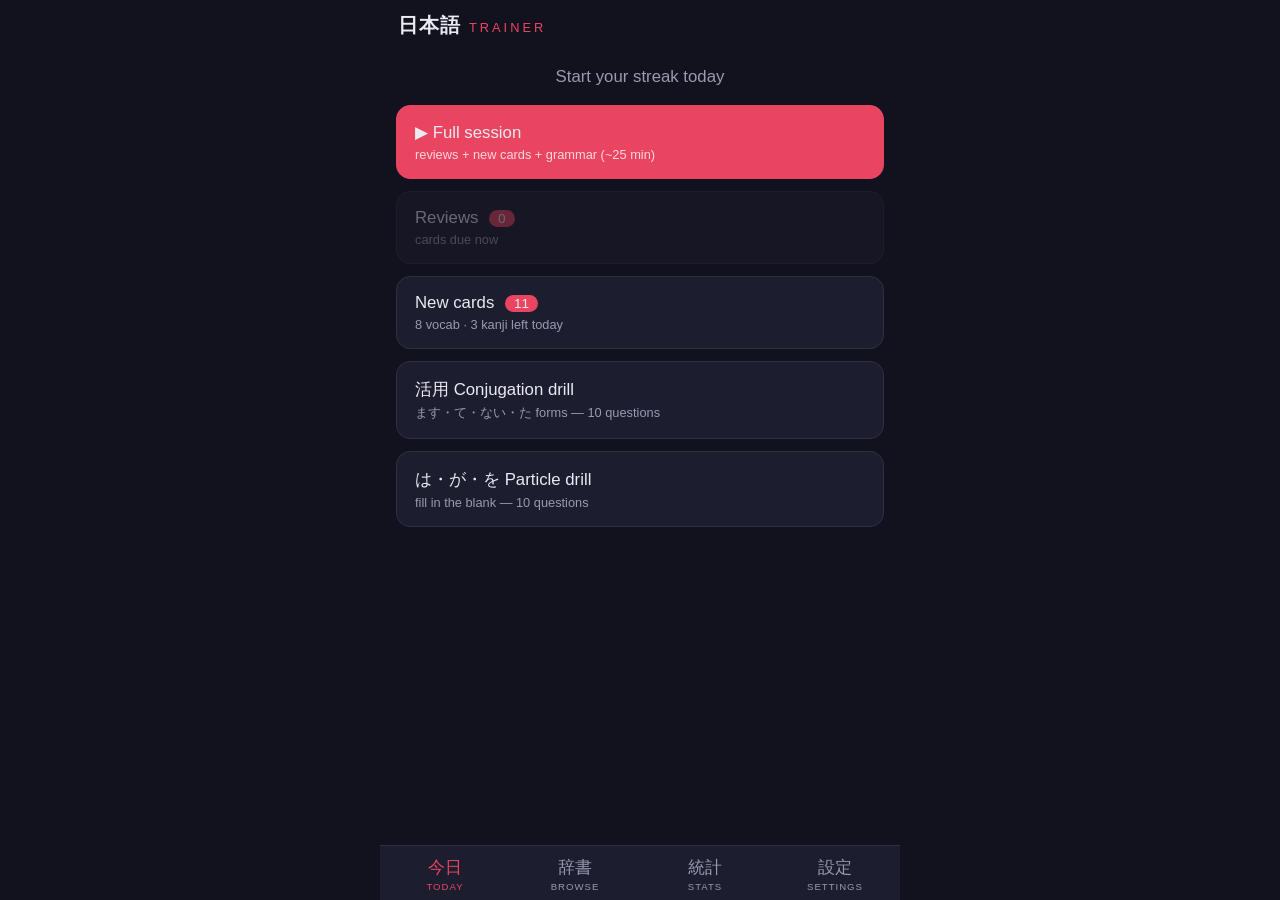
==== index.html @ 90ff9e16 "Japanese commute trainer: SRS flashcards, kanji, conjugation and particle drills Offline-first PWA. " ====
<!DOCTYPE html>
<html lang="en">
<head>
  <meta charset="UTF-8">
  <meta name="viewport" content="width=device-width, initial-scale=1, viewport-fit=cover, user-scalable=no">
  <meta name="theme-color" content="#1a1a2e">
  <meta name="apple-mobile-web-app-capable" content="yes">
  <meta name="apple-mobile-web-app-status-bar-style" content="black-translucent">
  <title>日本語 Trainer</title>
  <link rel="manifest" href="manifest.json">
  <link rel="apple-touch-icon" href="icon-192.png">
  <link rel="stylesheet" href="styles.css">
</head>
<body>
  <header>
    <h1>日本語<span>trainer</span></h1>
  </header>
  <main id="view"></main>
  <nav class="nav">
    <button data-tab="today" class="active">今日<span>Today</span></button>
    <button data-tab="browse">辞書<span>Browse</span></button>
    <button data-tab="stats">統計<span>Stats</span></button>
    <button data-tab="settings">設定<span>Settings</span></button>
  </nav>
  <script src="data/vocab.js"></script>
  <script src="data/kanji.js"></script>
  <script src="data/verbs.js"></script>
  <script src="data/particles.js"></script>
  <script src="app.js"></script>
</body>
</html>
---- styles.css ----
:root {
  --bg: #12121f;
  --panel: #1d1d30;
  --panel2: #26263d;
  --text: #eaeaf2;
  --muted: #9a9ab0;
  --accent: #e94560;
  --good: #3fb96b;
  --bad: #e05555;
  --radius: 14px;
}

* { margin: 0; padding: 0; box-sizing: border-box; -webkit-tap-highlight-color: transparent; }

html, body { height: 100%; }

body {
  background: var(--bg);
  color: var(--text);
  font-family: -apple-system, "Hiragino Sans", "Yu Gothic UI", "Noto Sans JP", "Segoe UI", sans-serif;
  display: flex;
  flex-direction: column;
  max-width: 520px;
  margin: 0 auto;
  touch-action: manipulation;
}

header {
  padding: calc(env(safe-area-inset-top) + 12px) 18px 10px;
}
header h1 { font-size: 1.25rem; letter-spacing: 1px; }
header h1 span { color: var(--accent); font-size: 0.8rem; margin-left: 8px; font-weight: normal; letter-spacing: 3px; text-transform: uppercase; }

main {
  flex: 1;
  overflow-y: auto;
  padding: 8px 16px 24px;
  -webkit-overflow-scrolling: touch;
}

/* ---------- bottom nav ---------- */
.nav {
  display: flex;
  background: var(--panel);
  border-top: 1px solid #2e2e48;
  padding-bottom: env(safe-area-inset-bottom);
}
.nav button {
  flex: 1; background: none; border: none; color: var(--muted);
  padding: 10px 0 8px; font-size: 1.05rem; cursor: pointer;
  display: flex; flex-direction: column; align-items: center; gap: 2px;
}
.nav button span { font-size: 0.6rem; letter-spacing: 1px; text-transform: uppercase; }
.nav button.active { color: var(--accent); }

/* ---------- today menu ---------- */
.hero { text-align: center; padding: 10px 0 18px; }
.streak { font-size: 1.05rem; color: var(--muted); }

.menu { display: flex; flex-direction: column; gap: 12px; }
.menu-btn {
  background: var(--panel); color: var(--text); border: 1px solid #2e2e48;
  border-radius: var(--radius); padding: 16px 18px; font-size: 1.05rem;
  text-align: left; cursor: pointer; width: 100%;
}
.menu-btn .sub { display: block; color: var(--muted); font-size: 0.8rem; margin-top: 4px; }
.menu-btn.primary { background: var(--accent); border-color: var(--accent); }
.menu-btn.primary .sub { color: #ffd7de; }
.menu-btn.danger { border-color: var(--bad); color: var(--bad); }
.menu-btn:disabled { opacity: 0.4; }
.badge {
  background: var(--accent); border-radius: 10px; padding: 1px 9px;
  font-size: 0.85rem; margin-left: 6px;
}
.menu-btn.primary .badge { background: #fff; color: var(--accent); }

/* ---------- flashcards ---------- */
.progress { height: 4px; background: var(--panel); border-radius: 2px; margin: 4px 0 18px; overflow: hidden; }
.progress div { height: 100%; background: var(--accent); transition: width 0.25s; }

.card {
  background: var(--panel); border-radius: var(--radius); padding: 30px 20px;
  text-align: center; min-height: 280px; position: relative;
  display: flex; flex-direction: column; justify-content: center; gap: 16px;
}
.new-tag {
  position: absolute; top: 12px; left: 12px; background: #3567c4;
  font-size: 0.65rem; letter-spacing: 1px; padding: 3px 8px; border-radius: 6px;
}
.big-jp { font-size: 3.4rem; line-height: 1.2; }
.reading { font-size: 1.5rem; color: var(--accent); }
.meaning { font-size: 1.25rem; }
.readings { color: var(--muted); font-size: 1rem; }
.rlabel { background: var(--panel2); border-radius: 5px; padding: 1px 7px; font-size: 0.8rem; margin: 0 4px; }
.story { color: var(--muted); font-size: 0.92rem; font-style: italic; padding: 0 6px; }
.examples { font-size: 0.95rem; text-align: left; display: inline-block; line-height: 1.7; }
.ex-jp { font-size: 1.05rem; }
.ex-kana { color: var(--accent); font-size: 0.85rem; margin: 0 4px; }
.hidden { display: none; }

.answer-area { margin-top: 16px; }
.show-btn {
  width: 100%; padding: 16px; font-size: 1.1rem; border-radius: var(--radius);
  background: var(--panel2); color: var(--text); border: 1px solid #34345a; cursor: pointer;
}
.grades { display: flex; gap: 8px; }
.grade {
  flex: 1; padding: 12px 4px; border-radius: 12px; border: none; cursor: pointer;
  font-size: 0.95rem; color: #fff; display: flex; flex-direction: column; gap: 3px; align-items: center;
}
.grade span { font-size: 0.7rem; opacity: 0.8; }
.grade.again { background: #b03a3a; }
.grade.hard { background: #b07b3a; }
.grade.good { background: #3a7d4f; }
.grade.easy { background: #3567c4; }

/* ---------- drills ---------- */
.drill-q {
  background: var(--panel); border-radius: var(--radius); padding: 26px 18px;
  text-align: center; margin-bottom: 14px;
}
.q-form { color: var(--accent); font-size: 0.95rem; margin-bottom: 12px; letter-spacing: 1px; }
.q-word { font-size: 2.4rem; }
.q-kana { color: var(--muted); font-size: 1.1rem; margin-left: 10px; }
.q-en { color: var(--muted); margin-top: 10px; font-size: 0.9rem; }
.q-sentence { font-size: 1.45rem; line-height: 1.8; }
.blank { color: var(--accent); font-weight: bold; border-bottom: 2px solid var(--accent); padding: 0 4px; }

.choices { display: grid; grid-template-columns: 1fr 1fr; gap: 10px; }
.choice {
  padding: 18px 8px; font-size: 1.3rem; border-radius: 12px; cursor: pointer;
  background: var(--panel2); color: var(--text); border: 1px solid #34345a;
}
.choice.right { background: var(--good); border-color: var(--good); color: #fff; }
.choice.wrong { background: var(--bad); border-color: var(--bad); color: #fff; }
.choice:disabled { opacity: 0.9; }

.why {
  margin: 14px 0; padding: 14px; border-radius: 12px; font-size: 0.95rem; line-height: 1.5;
  background: var(--panel);
}
.why.ok { border-left: 4px solid var(--good); }
.why.no { border-left: 4px solid var(--bad); }
.why-en { color: var(--muted); margin-top: 6px; }

.hint-btn {
  background: none; border: 1px dashed #44446a; color: var(--muted);
  border-radius: 8px; padding: 6px 14px; margin-bottom: 12px; cursor: pointer; font-size: 0.85rem;
}
.hint { color: var(--muted); margin-bottom: 12px; font-size: 0.95rem; text-align: center; }

/* ---------- finish ---------- */
.finish { text-align: center; padding-top: 60px; display: flex; flex-direction: column; gap: 16px; align-items: center; }
.finish-emoji { font-size: 4rem; }
.finish .menu-btn { text-align: center; }

/* ---------- browse ---------- */
details { margin: 10px 0; background: var(--panel); border-radius: var(--radius); }
summary { padding: 14px 16px; cursor: pointer; font-size: 1rem; }
.list { max-height: 50vh; overflow-y: auto; padding: 0 16px 12px; }
.row {
  display: flex; align-items: baseline; gap: 10px; padding: 7px 0;
  border-bottom: 1px solid #28283f; font-size: 0.95rem; opacity: 0.55;
}
.row.learned { opacity: 1; }
.row-jp { font-size: 1.15rem; min-width: 70px; }
.row-kana { color: var(--accent); font-size: 0.8rem; flex: 1; }
.row-en { color: var(--muted); font-size: 0.85rem; text-align: right; }

/* ---------- stats ---------- */
h2 { margin: 8px 0 14px; }
h3 { margin: 20px 0 10px; color: var(--muted); font-size: 0.9rem; text-transform: uppercase; letter-spacing: 1px; }
.stat-grid { display: grid; grid-template-columns: 1fr 1fr 1fr; gap: 10px; }
.stat {
  background: var(--panel); border-radius: 12px; padding: 14px 6px; text-align: center;
  display: flex; flex-direction: column; gap: 4px;
}
.stat b { font-size: 1.5rem; }
.stat span { color: var(--muted); font-size: 0.7rem; }
.hist-row {
  display: flex; justify-content: space-between; padding: 8px 4px;
  border-bottom: 1px solid #28283f; font-size: 0.9rem; color: var(--muted);
}

/* ---------- settings ---------- */
.setting { display: block; margin: 16px 0; font-size: 1rem; }
.setting input { width: 100%; margin-top: 10px; accent-color: var(--accent); }
textarea {
  width: 100%; height: 90px; margin: 10px 0; background: var(--panel); color: var(--text);
  border: 1px solid #2e2e48; border-radius: 10px; padding: 10px; font-size: 0.8rem;
}
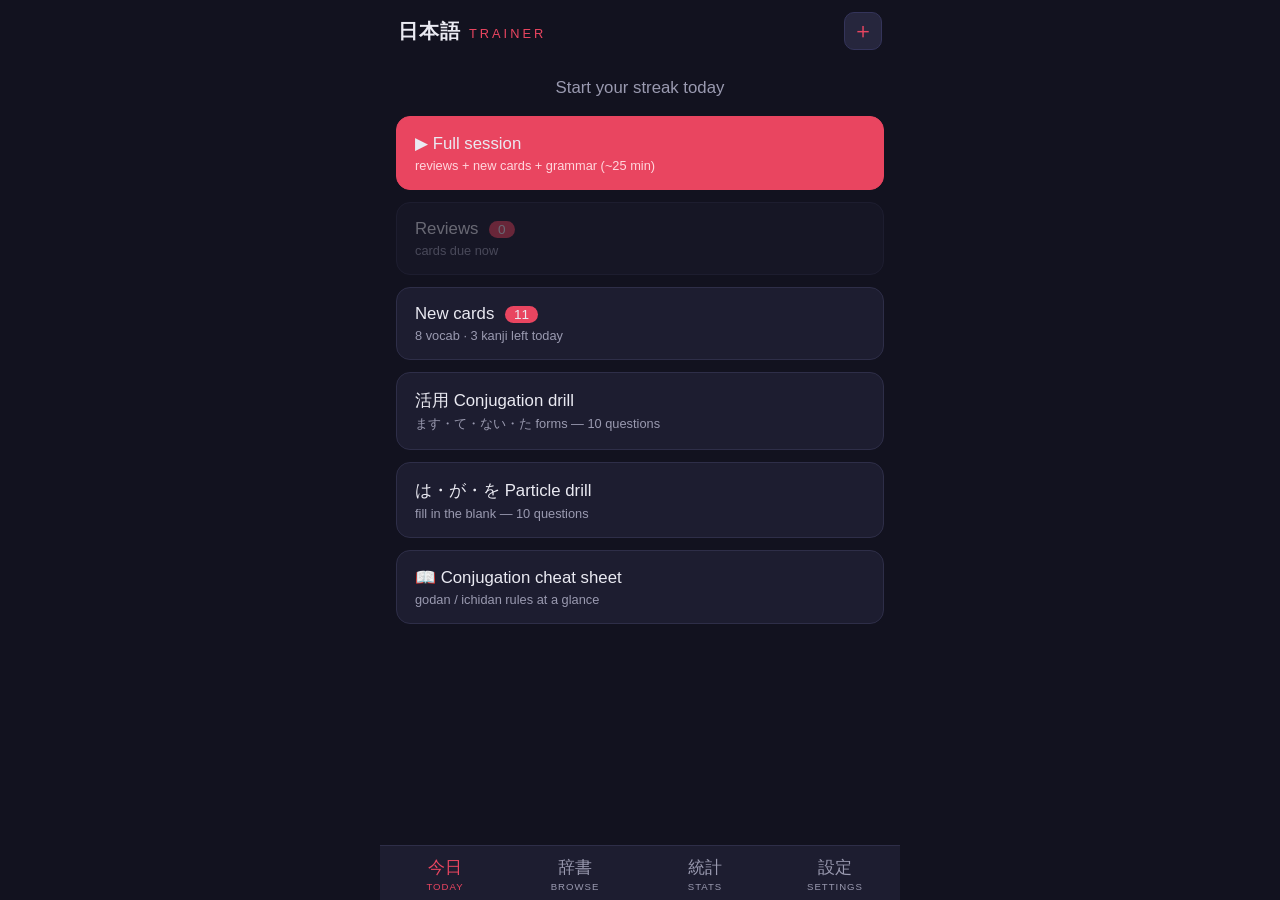
==== commit 79c137cb: "Add Word feature with bundled JLPT dictionary, and conjugation cheat sheet - data/dict.js: 7300 JLPT" ====
--- a/index.html
+++ b/index.html
@@ -14,6 +14,7 @@
 <body>
   <header>
     <h1>日本語<span>trainer</span></h1>
+    <button class="add-word-btn" onclick="showAdd()" title="Add a word">＋</button>
   </header>
   <main id="view"></main>
   <nav class="nav">
@@ -22,6 +23,7 @@
     <button data-tab="stats">統計<span>Stats</span></button>
     <button data-tab="settings">設定<span>Settings</span></button>
   </nav>
+  <script src="data/dict.js"></script>
   <script src="data/vocab.js"></script>
   <script src="data/kanji.js"></script>
   <script src="data/verbs.js"></script>
--- a/styles.css
+++ b/styles.css
@@ -27,6 +27,11 @@
 
 header {
   padding: calc(env(safe-area-inset-top) + 12px) 18px 10px;
+  display: flex; justify-content: space-between; align-items: center;
+}
+.add-word-btn {
+  background: var(--panel2); color: var(--accent); border: 1px solid #34345a;
+  border-radius: 10px; width: 38px; height: 38px; font-size: 1.4rem; cursor: pointer; line-height: 1;
 }
 header h1 { font-size: 1.25rem; letter-spacing: 1px; }
 header h1 span { color: var(--accent); font-size: 0.8rem; margin-left: 8px; font-weight: normal; letter-spacing: 3px; text-transform: uppercase; }
@@ -123,7 +128,8 @@
 .q-word { font-size: 2.4rem; }
 .q-kana { color: var(--muted); font-size: 1.1rem; margin-left: 10px; }
 .q-en { color: var(--muted); margin-top: 10px; font-size: 0.9rem; }
-.q-sentence { font-size: 1.45rem; line-height: 1.8; }
+.q-sentence { font-size: 1.45rem; line-height: 2.1; }
+.q-sentence ruby rt { font-size: 0.5em; color: var(--muted); letter-spacing: 0; }
 .blank { color: var(--accent); font-weight: bold; border-bottom: 2px solid var(--accent); padding: 0 4px; }
 
 .choices { display: grid; grid-template-columns: 1fr 1fr; gap: 10px; }
@@ -182,9 +188,56 @@
   border-bottom: 1px solid #28283f; font-size: 0.9rem; color: var(--muted);
 }
 
+/* ---------- add word ---------- */
+.muted { color: var(--muted); font-size: 0.9rem; margin: 6px 0 12px; line-height: 1.5; }
+.muted a { color: var(--accent); }
+.add-form { display: flex; gap: 8px; margin-bottom: 14px; }
+.add-form input, .manual input {
+  flex: 1; background: var(--panel); color: var(--text); border: 1px solid #2e2e48;
+  border-radius: 10px; padding: 13px 14px; font-size: 1.05rem; width: 100%;
+}
+.menu-btn.slim { width: auto; padding: 12px 20px; text-align: center; }
+.hit {
+  display: flex; align-items: baseline; gap: 10px; width: 100%; text-align: left;
+  background: var(--panel); color: var(--text); border: 1px solid #2e2e48;
+  border-radius: 10px; padding: 11px 14px; margin-bottom: 8px; cursor: pointer; font-size: 0.95rem;
+}
+.hit .row-en { flex: 1; }
+.lvl { background: var(--panel2); border-radius: 6px; padding: 2px 7px; font-size: 0.7rem; color: var(--muted); flex: none; }
+.confirm-card {
+  background: var(--panel); border: 1px solid var(--accent); border-radius: var(--radius);
+  padding: 22px 18px; text-align: center; margin: 14px 0;
+  display: flex; flex-direction: column; gap: 10px; align-items: center;
+}
+.chips { display: flex; gap: 8px; justify-content: center; flex-wrap: wrap; margin: 8px 0; }
+.chip {
+  background: var(--panel2); color: var(--muted); border: 1px solid #34345a;
+  border-radius: 20px; padding: 8px 16px; font-size: 0.9rem; cursor: pointer;
+}
+.chip.sel { background: var(--accent); border-color: var(--accent); color: #fff; }
+.manual { padding: 0 14px 14px; }
+.manual input { margin: 8px 0; }
+.del {
+  background: none; border: none; color: var(--bad); font-size: 1rem;
+  cursor: pointer; padding: 2px 6px; flex: none;
+}
+
+/* ---------- cheat sheet ---------- */
+.cheat-box {
+  background: var(--panel); border-radius: var(--radius); padding: 14px 16px;
+  margin-bottom: 12px; font-size: 0.95rem; line-height: 1.7;
+}
+.cheat-box table { width: 100%; border-collapse: collapse; margin: 10px 0; font-size: 0.88rem; }
+.cheat-box th { color: var(--muted); text-align: left; font-weight: normal; font-size: 0.75rem; }
+.cheat-box td, .cheat-box th { padding: 5px 6px; border-bottom: 1px solid #28283f; }
+.cheat-box b { color: var(--accent); }
+.cheat-box .muted b { color: inherit; }
+
 /* ---------- settings ---------- */
 .setting { display: block; margin: 16px 0; font-size: 1rem; }
 .setting input { width: 100%; margin-top: 10px; accent-color: var(--accent); }
+.setting.toggle { display: flex; align-items: center; gap: 10px; }
+.setting.toggle input { width: 22px; height: 22px; margin: 0; flex: none; }
 textarea {
   width: 100%; height: 90px; margin: 10px 0; background: var(--panel); color: var(--text);
   border: 1px solid #2e2e48; border-radius: 10px; padding: 10px; font-size: 0.8rem;
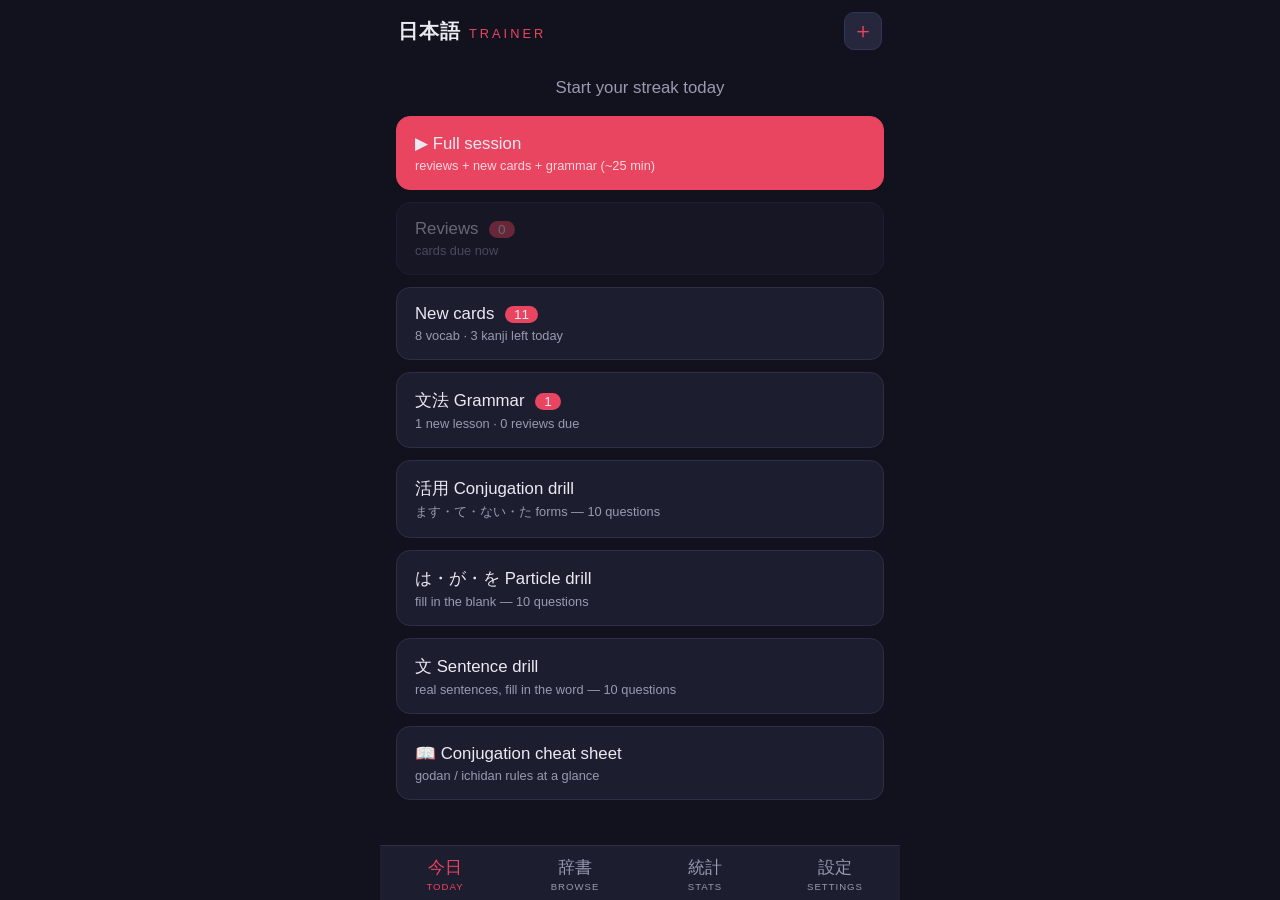
==== commit 692bffd9: "Add grammar track (14 N5 points) and Tatoeba cloze sentence drill Grammar: Bunpro-style SRS items. F" ====
--- a/index.html
+++ b/index.html
@@ -28,6 +28,8 @@
   <script src="data/kanji.js"></script>
   <script src="data/verbs.js"></script>
   <script src="data/particles.js"></script>
+  <script src="data/grammar.js"></script>
+  <script src="data/sentences.js"></script>
   <script src="app.js"></script>
 </body>
 </html>
--- a/styles.css
+++ b/styles.css
@@ -102,6 +102,16 @@
 .ex-jp { font-size: 1.05rem; }
 .ex-kana { color: var(--accent); font-size: 0.85rem; margin: 0 4px; }
 .hidden { display: none; }
+.prod-label { color: var(--muted); font-size: 0.85rem; letter-spacing: 1px; text-transform: uppercase; }
+.prod-en { font-size: 1.7rem; line-height: 1.4; }
+.speak-btn {
+  background: var(--panel2); border: 1px solid #34345a; border-radius: 50%;
+  width: 48px; height: 48px; font-size: 1.3rem; cursor: pointer; align-self: center;
+}
+.speak-big {
+  background: var(--panel2); border: 1px solid #34345a; border-radius: 50%;
+  width: 96px; height: 96px; font-size: 2.6rem; cursor: pointer; align-self: center;
+}
 
 .answer-area { margin-top: 16px; }
 .show-btn {
@@ -221,6 +231,25 @@
   background: none; border: none; color: var(--bad); font-size: 1rem;
   cursor: pointer; padding: 2px 6px; flex: none;
 }
+
+/* ---------- grammar lessons ---------- */
+.lesson { background: var(--panel); border-radius: var(--radius); padding: 18px; margin-bottom: 14px; }
+.lesson h2 { margin: 0 0 10px; font-size: 1.25rem; }
+.lesson p { line-height: 1.65; font-size: 0.97rem; margin: 10px 0; }
+.structure {
+  background: var(--panel2); border-left: 3px solid var(--accent); border-radius: 6px;
+  padding: 8px 12px; font-size: 0.92rem; color: var(--accent);
+}
+.g-ex {
+  border-top: 1px solid #28283f; padding: 12px 0 4px; margin-top: 10px;
+  display: grid; grid-template-columns: 1fr auto; gap: 2px 10px; align-items: center;
+}
+.g-jp { font-size: 1.2rem; line-height: 2; }
+.g-jp ruby rt { font-size: 0.5em; color: var(--muted); }
+.g-en { color: var(--muted); font-size: 0.88rem; grid-column: 1; }
+.g-ex .speak-btn.small { grid-row: 1 / span 2; }
+.speak-btn.small { width: 38px; height: 38px; font-size: 1rem; }
+.new-tag.inline { position: static; display: inline-block; margin-bottom: 10px; }
 
 /* ---------- cheat sheet ---------- */
 .cheat-box {
